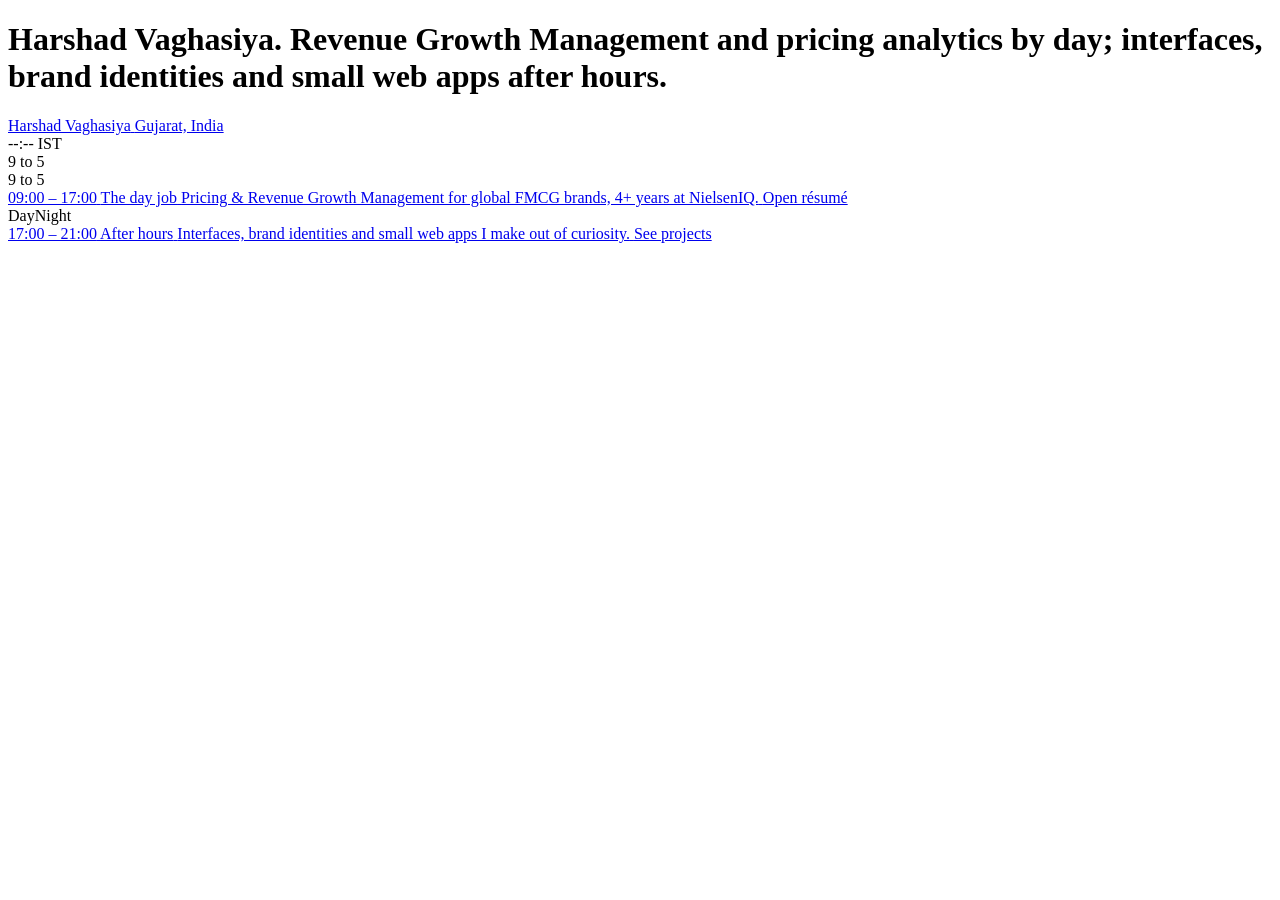
==== index.html @ 9d9f0817 "Add files via upload" ====
<!doctype html>
<html lang="en">
<head>
  <meta charset="utf-8">
  <meta name="viewport" content="width=device-width, initial-scale=1, viewport-fit=cover">
  <title>Harshad Vaghasiya</title>
  <meta name="description" content="Harshad Vaghasiya: Revenue Growth Management and pricing analytics by day. Interfaces, brand identities and small web apps after hours.">
  <meta name="theme-color" content="#ECE9E1">
  <meta property="og:title" content="Harshad Vaghasiya">
  <meta property="og:description" content="Pricing & Revenue Growth Management by day. Things I design and build after hours.">
  <meta property="og:image" content="https://harshad.online/assets/img/og.jpg">
  <meta property="og:url" content="https://harshad.online/">
  <meta name="twitter:card" content="summary_large_image">
  <link rel="icon" href="assets/img/favicon.svg" type="image/svg+xml">
  <link rel="preload" href="assets/fonts/gloock-latin-400-normal.woff2" as="font" type="font/woff2" crossorigin>
  <link rel="stylesheet" href="assets/css/base.css">
  <link rel="stylesheet" href="assets/css/landing.css">
</head>
<!--
  LANDING PAGE ("/")
  One idea: "9 to 5" and "5 to 9" use the same two digits.
  Move the pointer left or right and the sky turns from day to night,
  while the 9 and the 5 swap places. Each half leads to one side of the site.
  Behaviour: assets/js/landing.js · Styles: assets/css/landing.css
-->
<body class="landing day">
  <h1 class="sr-only">Harshad Vaghasiya. Revenue Growth Management and pricing analytics by day; interfaces, brand identities and small web apps after hours.</h1>

  <div class="sky" aria-hidden="true">
    <div class="glow"></div>
    <div class="sun"></div>
    <div class="moon"></div>
    <div class="water"><div class="sun-reflect"></div></div>
    <div class="horizon"></div>
  </div>

  <header class="lbar">
    <a class="who" href="./">
      <span class="name">Harshad Vaghasiya</span>
      <span class="mono sub">Gujarat, India</span>
    </a>
    <div class="clock mono" aria-label="Local time in India"><span class="pulse"></span><span id="ist">--:--</span> IST</div>
  </header>

  <main class="stage" aria-hidden="true">
    <div class="digits">
      <span class="dg a">9</span>
      <span class="to">to</span>
      <span class="dg b">5</span>
    </div>
    <div class="digits mirror">
      <span class="dg a">9</span>
      <span class="to">to</span>
      <span class="dg b">5</span>
    </div>
  </main>

  <nav class="doors" aria-label="Choose a side">
    <a class="door day-door" href="work/" data-go="day" data-side="0">
      <span class="mono when">09:00 – 17:00</span>
      <span class="title display">The day job</span>
      <span class="what">Pricing &amp; Revenue Growth Management for global FMCG brands, 4+ years at NielsenIQ.</span>
      <span class="go mono">Open résumé <i data-icon="arrow"></i></span>
    </a>
    <div class="hint mono" aria-hidden="true"><span>Day</span><i></i><span>Night</span></div>
    <a class="door night-door" href="after-hours/" data-go="night" data-side="1">
      <span class="mono when">17:00 – 21:00</span>
      <span class="title display">After hours</span>
      <span class="what">Interfaces, brand identities and small web apps I make out of curiosity.</span>
      <span class="go mono">See projects <i data-icon="arrow"></i></span>
    </a>
  </nav>

  <div class="grain" aria-hidden="true"></div>
  <script src="assets/js/core.js"></script>
  <script src="assets/js/landing.js"></script>
</body>
</html>
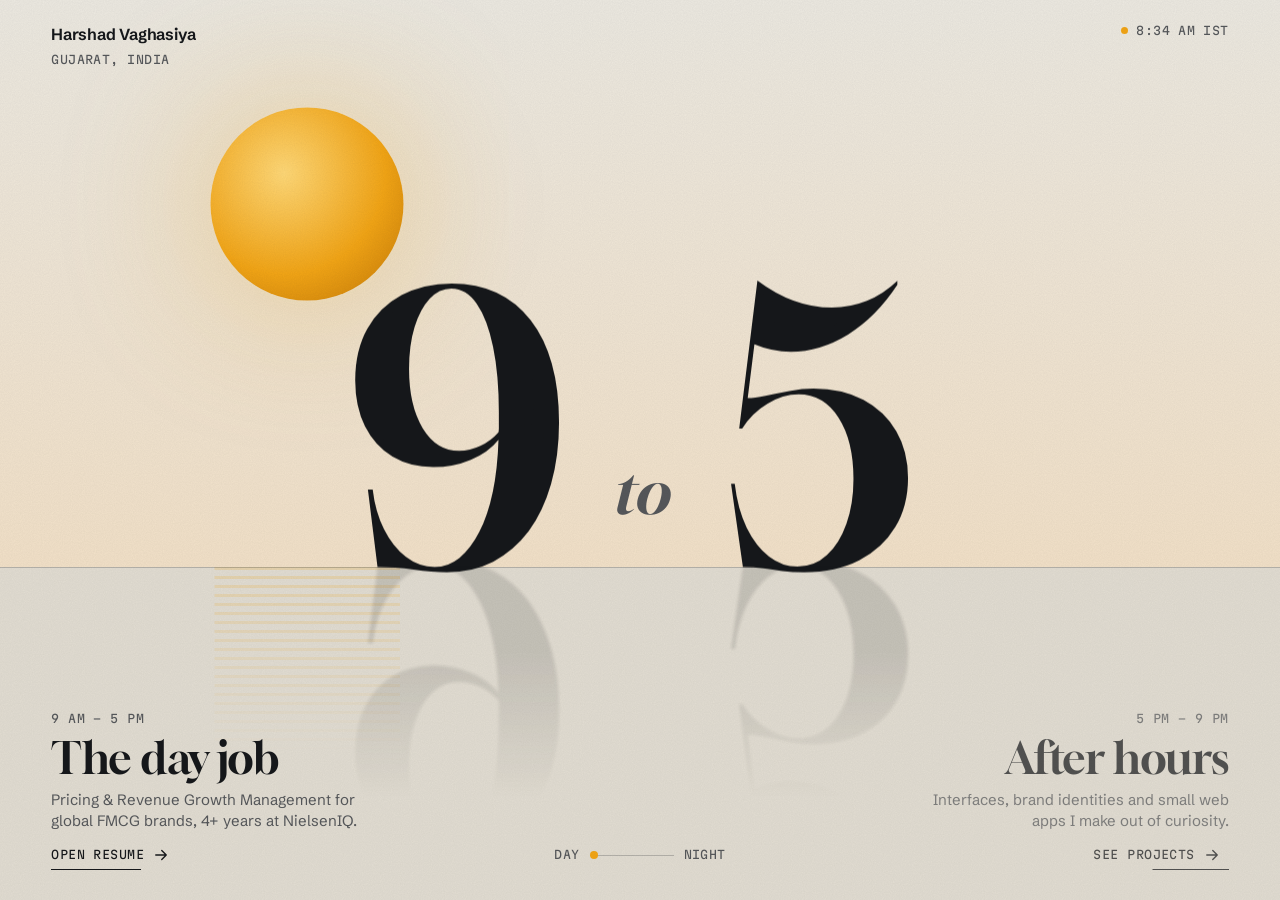
==== commit 02936163: "Site v2: courses, marigold accent, project fixes, Plotform and Sing Along videos - Resume: continued" ====
--- a/index.html
+++ b/index.html
@@ -57,14 +57,14 @@
 
   <nav class="doors" aria-label="Choose a side">
     <a class="door day-door" href="work/" data-go="day" data-side="0">
-      <span class="mono when">09:00 – 17:00</span>
+      <span class="mono when">9 AM – 5 PM</span>
       <span class="title display">The day job</span>
       <span class="what">Pricing &amp; Revenue Growth Management for global FMCG brands, 4+ years at NielsenIQ.</span>
-      <span class="go mono">Open résumé <i data-icon="arrow"></i></span>
+      <span class="go mono">Open Resume <i data-icon="arrow"></i></span>
     </a>
     <div class="hint mono" aria-hidden="true"><span>Day</span><i></i><span>Night</span></div>
     <a class="door night-door" href="after-hours/" data-go="night" data-side="1">
-      <span class="mono when">17:00 – 21:00</span>
+      <span class="mono when">5 PM – 9 PM</span>
       <span class="title display">After hours</span>
       <span class="what">Interfaces, brand identities and small web apps I make out of curiosity.</span>
       <span class="go mono">See projects <i data-icon="arrow"></i></span>
--- a/assets/css/base.css
+++ b/assets/css/base.css
@@ -0,0 +1,129 @@
+/* ==========================================================================
+   BASE — fonts, design tokens, reset, shared components.
+   Every page loads this file first. Page-specific styles live in:
+   landing.css (/), work.css (/work/), after.css (/after-hours/), project.css
+   ========================================================================== */
+
+/* ---------- Fonts (self-hosted, no third-party requests) ---------- */
+@font-face { font-family: "Gloock"; src: url("../fonts/gloock-latin-400-normal.woff2") format("woff2"); font-weight: 400; font-display: swap; }
+@font-face { font-family: "Gloock"; src: url("../fonts/gloock-latin-ext-400-normal.woff2") format("woff2"); font-weight: 400; font-display: swap; unicode-range: U+0100-024F, U+20A0-20C0, U+2113, U+2C60-2C7F, U+A720-A7FF; }
+@font-face { font-family: "Schibsted"; src: url("../fonts/schibsted-grotesk-latin-wght-normal.woff2") format("woff2"); font-weight: 400 900; font-display: swap; }
+@font-face { font-family: "Schibsted"; src: url("../fonts/schibsted-grotesk-latin-ext-wght-normal.woff2") format("woff2"); font-weight: 400 900; font-display: swap; unicode-range: U+0100-024F, U+20A0-20C0; }
+@font-face { font-family: "Schibsted"; src: url("../fonts/schibsted-grotesk-latin-wght-italic.woff2") format("woff2"); font-weight: 400 900; font-style: italic; font-display: swap; }
+@font-face { font-family: "Martian"; src: url("../fonts/martian-mono-latin-standard-normal.woff2") format("woff2"); font-weight: 100 800; font-stretch: 75% 112.5%; font-display: swap; }
+
+/* ---------- Tokens ----------
+   The whole site is one idea: the same sun at two times of day.
+   DAY  = the 9-to-5 Resume (bone paper, ink, a marigold noon sun)
+   NIGHT = the 5-to-9 projects (violet-black, pale ink, a lavender moon)
+   The marigold "sun" is the only colour both sides share. */
+:root {
+  --day-bg: #ECE9E1;
+  --day-paper: #F6F4EE;
+  --day-ink: #16181B;
+  --day-ink-2: #56585B;
+  --day-ink-3: #6A6B65;
+  --day-line: #D3CEC2;
+
+  --night-bg: #0D0C11;
+  --night-raise: #17151E;
+  --night-ink: #ECE8F1;
+  --night-ink-2: #A29CB0;
+  --night-ink-3: #827D93;
+  --night-line: #2A2733;
+  --moon: #C9C2FF;
+
+  --sun: #F2A516;      /* marigold: the genda flower and the noon sun over Gujarat */
+  --sun-ink: #8F5300;  /* the same hue, dark enough for text on the light side */
+  --sun-soft: #F7C766;
+
+  --f-display: "Gloock", "Iowan Old Style", Georgia, serif;
+  --f-text: "Schibsted", ui-sans-serif, system-ui, -apple-system, "Segoe UI", sans-serif;
+  --f-mono: "Martian", ui-monospace, "SF Mono", Menlo, Consolas, monospace;
+
+  --gutter: clamp(16px, 4vw, 56px);
+  --maxw: 1320px;
+  --ease-out: cubic-bezier(.16, 1, .3, 1);
+  --ease-io: cubic-bezier(.65, 0, .35, 1);
+  --r: 14px;
+}
+
+/* ---------- Reset ---------- */
+*, *::before, *::after { box-sizing: border-box; }
+html { -webkit-text-size-adjust: 100%; text-size-adjust: 100%; }
+body { margin: 0; font-family: var(--f-text); font-size: 17px; line-height: 1.55; -webkit-font-smoothing: antialiased; -moz-osx-font-smoothing: grayscale; text-rendering: optimizeLegibility; overflow-x: hidden; }
+img, video, svg { display: block; max-width: 100%; }
+a { color: inherit; text-decoration: none; }
+button { font: inherit; color: inherit; background: none; border: 0; padding: 0; cursor: pointer; }
+h1, h2, h3, h4, p, ul, ol, figure { margin: 0; }
+ul, ol { padding: 0; list-style: none; }
+::selection { background: var(--sun); color: #16181B; }
+:focus-visible { outline: 2px solid var(--sun); outline-offset: 3px; border-radius: 4px; }
+
+/* Themes — set on <body> */
+body.day { background: var(--day-bg); color: var(--day-ink); }
+body.night { background: var(--night-bg); color: var(--night-ink); color-scheme: dark; }
+
+/* ---------- Shared type helpers ---------- */
+.mono { font-family: var(--f-mono); font-size: 11.5px; letter-spacing: .04em; text-transform: uppercase; font-stretch: 100%; }
+.display { text-wrap: balance; font-family: var(--f-display); font-weight: 400; letter-spacing: -.01em; line-height: 1.02; }
+.wrap { width: 100%; max-width: var(--maxw); margin-inline: auto; padding-inline: var(--gutter); }
+.sr-only { position: absolute; width: 1px; height: 1px; overflow: hidden; clip: rect(0 0 0 0); white-space: nowrap; }
+
+/* ---------- Top bar (work + after-hours + project pages) ---------- */
+.topbar { position: fixed; inset: 0 0 auto 0; z-index: 50; display: flex; align-items: center; justify-content: space-between; gap: 16px; padding: 18px var(--gutter); pointer-events: none; }
+.topbar > * { pointer-events: auto; }
+.topbar .home { min-height: 44px; display: inline-flex; align-items: center; gap: 10px; font-weight: 600; font-size: 15px; letter-spacing: -.01em; }
+.topbar .home .dot { width: 10px; height: 10px; border-radius: 50%; background: var(--sun); box-shadow: 0 0 0 4px color-mix(in srgb, var(--sun) 22%, transparent); }
+.topbar .actions { display: flex; align-items: center; gap: 8px; }
+.topbar.scrolled { backdrop-filter: blur(14px) saturate(1.2); -webkit-backdrop-filter: blur(14px) saturate(1.2); }
+body.day .topbar.scrolled { background: color-mix(in srgb, var(--day-bg) 94%, transparent); box-shadow: 0 1px 0 var(--day-line); }
+body.night .topbar.scrolled { background: color-mix(in srgb, var(--night-bg) 92%, transparent); box-shadow: 0 1px 0 var(--night-line); }
+
+/* ---------- Buttons ---------- */
+.btn { display: inline-flex; align-items: center; gap: 9px; height: 40px; padding: 0 16px; border-radius: 999px; font-size: 14px; font-weight: 600; letter-spacing: -.005em; white-space: nowrap; transition: transform .35s var(--ease-out), background-color .25s, color .25s, border-color .25s; }
+.btn svg { width: 16px; height: 16px; flex: none; }
+.btn:active { transform: scale(.97); }
+body.day .btn.solid { background: var(--day-ink); color: var(--day-paper); }
+body.day .btn.solid:hover { background: #000; }
+body.day .btn.line { border: 1px solid var(--day-line); background: color-mix(in srgb, var(--day-paper) 60%, transparent); }
+body.day .btn.line:hover { border-color: var(--day-ink); }
+body.night .btn.solid { background: var(--night-ink); color: var(--night-bg); }
+body.night .btn.solid:hover { background: #fff; }
+body.night .btn.line { border: 1px solid var(--night-line); background: color-mix(in srgb, var(--night-raise) 60%, transparent); }
+body.night .btn.line:hover { border-color: var(--night-ink-2); }
+.btn.icon { width: 40px; padding: 0; justify-content: center; }
+.btn.big { height: 56px; padding: 0 26px; font-size: 16px; }
+.btn.big svg { width: 20px; height: 20px; }
+
+/* ---------- Reveal-on-scroll (driven by core.js) ---------- */
+.rv { opacity: 0; transform: translateY(28px); transition: opacity 1s var(--ease-out), transform 1.1s var(--ease-out); transition-delay: var(--d, 0s); }
+.rv.in { opacity: 1; transform: none; }
+/* Line-by-line masked text reveal: core.js wraps each line in .ln > span */
+.lines .ln { display: block; overflow: hidden; padding-bottom: .08em; margin-bottom: -.08em; }
+.lines .ln > span { display: inline-block; transform: translateY(105%); transition: transform 1.15s var(--ease-out); transition-delay: calc(var(--i, 0) * 85ms + var(--d, 0s)); }
+.lines.in .ln > span { transform: none; }
+
+/* ---------- Page transitions ----------
+   Same-theme navigation (e.g. grid → project) cross-fades natively where supported.
+   Switching sides uses the circular "veil" below (driven by core.js). */
+@view-transition { navigation: auto; }
+::view-transition-old(root), ::view-transition-new(root) { animation-duration: .45s; }
+
+.veil { position: fixed; inset: 0; z-index: 200; pointer-events: none; clip-path: circle(0 at var(--vx, 50%) var(--vy, 50%)); transition: clip-path .75s var(--ease-io); }
+.veil.go { clip-path: circle(150vmax at var(--vx, 50%) var(--vy, 50%)); }
+.veil.day { background: var(--day-bg); }
+.veil.night { background: var(--night-bg); }
+body.entering main, body.entering .topbar { animation: enter .9s var(--ease-out) both; }
+@keyframes enter { from { opacity: 0; transform: translateY(14px); } }
+
+/* Grain — a very light film texture so flat colour never looks "default" */
+.grain { position: fixed; inset: -50%; z-index: 100; pointer-events: none; opacity: .055; background-image: url("data:image/svg+xml;utf8,<svg xmlns='http://www.w3.org/2000/svg' width='180' height='180'><filter id='n'><feTurbulence type='fractalNoise' baseFrequency='.9' numOctaves='2' stitchTiles='stitch'/><feColorMatrix values='0 0 0 0 0  0 0 0 0 0  0 0 0 0 0  0 0 0 .9 0'/></filter><rect width='100%' height='100%' filter='url(%23n)'/></svg>"); }  /* static on purpose: a moving grain reads as flicker over video */
+body.night .grain { opacity: .07; mix-blend-mode: screen; filter: invert(1); }
+@keyframes grain { 0%{transform:translate(0,0)} 20%{transform:translate(-3%,2%)} 40%{transform:translate(2%,-4%)} 60%{transform:translate(-4%,-1%)} 80%{transform:translate(3%,3%)} 100%{transform:translate(0,0)} }
+
+@media (prefers-reduced-motion: reduce) {
+  *, *::before, *::after { animation-duration: .001s !important; animation-iteration-count: 1 !important; transition-duration: .001s !important; transition-delay: 0s !important; }
+  .rv, .lines .ln > span { opacity: 1 !important; transform: none !important; }
+  .grain { display: none; }
+}
--- a/assets/css/landing.css
+++ b/assets/css/landing.css
@@ -0,0 +1,79 @@
+/* ==========================================================================
+   LANDING ("/") — day/night sky with swapping digits.
+   Colours are CSS variables written every frame by landing.js:
+   --top, --hz (sky gradient), --ink, --ink2, --line, --water, --t (0 day → 1 night)
+   ========================================================================== */
+body.landing {
+  --top: var(--day-bg); --hz: #F1E2CC; --ink: var(--day-ink); --ink2: var(--day-ink-2); --line: rgba(22,24,27,.22); --water: #E2DDD2;
+  --hzY: 63svh; --ds: min(46svh, 29vw);
+  height: 100svh; min-height: 560px; overflow: hidden; touch-action: none; overscroll-behavior: none; color: var(--ink); background: var(--top);
+}
+
+/* ---------- Sky ---------- */
+.sky { position: fixed; inset: 0; background: linear-gradient(180deg, var(--top) 0%, var(--hz) var(--hzY), var(--water) var(--hzY), var(--water) 100%); }
+.sky .glow { position: absolute; left: 0; right: 0; top: calc(var(--hzY) - 40svh); height: 40svh; background: radial-gradient(60% 100% at var(--sx, 30%) 100%, color-mix(in srgb, var(--sun) calc(var(--glow, 0) * 60%), transparent), transparent 70%); pointer-events: none; }
+.sky .sun { position: absolute; width: calc(var(--ds) * .52); aspect-ratio: 1; border-radius: 50%; background: radial-gradient(circle at 38% 34%, #FFD877, var(--sun) 58%, #C27606 100%); left: var(--sx, 30%); top: var(--sy, 20svh); translate: -50% -50%; box-shadow: 0 0 calc(var(--ds) * .4) color-mix(in srgb, var(--sun) 35%, transparent); }
+.sky .moon { position: absolute; width: calc(var(--ds) * .22); aspect-ratio: 1; border-radius: 50%; left: var(--mx, 84%); top: var(--my, 70svh); translate: -50% -50%; opacity: var(--mo, 0); background: var(--moon); -webkit-mask: radial-gradient(circle at 68% 34%, transparent 46%, #000 47%); mask: radial-gradient(circle at 68% 34%, transparent 46%, #000 47%); filter: drop-shadow(0 0 22px rgba(201,194,255,.45)); }
+.sky .water { position: absolute; left: 0; right: 0; top: var(--hzY); bottom: 0; overflow: hidden; background: var(--water); }
+.sky .sun-reflect { position: absolute; left: var(--sx, 30%); top: 0; width: calc(var(--ds) * .5); height: 70%; translate: -50% 0; background: repeating-linear-gradient(180deg, color-mix(in srgb, var(--sun) 70%, transparent) 0 3px, transparent 3px 9px); -webkit-mask: linear-gradient(180deg, #000, transparent 80%); mask: linear-gradient(180deg, #000, transparent 80%); opacity: var(--ro, .35); filter: blur(.6px); }
+.sky .horizon { position: absolute; left: 0; right: 0; top: var(--hzY); height: 1px; background: var(--line); transform-origin: 50% 50%; animation: draw 1.6s .2s var(--ease-io) both; }
+@keyframes draw { from { transform: scaleX(0); } }
+
+/* ---------- Top bar ---------- */
+.lbar { position: fixed; z-index: 5; top: 0; left: 0; right: 0; display: flex; justify-content: space-between; align-items: flex-start; padding: 22px var(--gutter); }
+.who { display: flex; flex-direction: column; gap: 4px; }
+.who .name { font-weight: 650; font-size: 16px; letter-spacing: -.015em; }
+.who .sub, .clock { color: var(--ink2); }
+.clock { display: inline-flex; align-items: center; gap: 8px; }
+.clock .pulse { width: 7px; height: 7px; border-radius: 50%; background: var(--sun); animation: pulse 2s infinite; }
+@keyframes pulse { 50% { opacity: .25; } }
+
+/* ---------- Digits ---------- */
+.stage { position: fixed; inset: 0; z-index: 2; pointer-events: none; }
+.digits { position: absolute; left: 50%; bottom: calc(100svh - var(--hzY)); translate: -50% 0; display: flex; align-items: baseline; font-family: var(--f-display); font-size: var(--ds); line-height: .74; color: var(--ink); white-space: nowrap; }
+.digits .dg { display: inline-block; width: .66em; text-align: center; will-change: transform; }
+.digits .to { font-size: .16em; font-style: italic; margin: 0 .5em; translate: 0 -.9em; letter-spacing: .02em; color: var(--ink2); }
+.digits.mirror { bottom: auto; top: var(--hzY); align-items: flex-start; transform: scaleY(-1); transform-origin: 50% 50%; opacity: .13; z-index: 1; filter: blur(1.5px); -webkit-mask: linear-gradient(0deg, #000 30%, transparent 85%); mask: linear-gradient(0deg, #000 30%, transparent 85%); }
+.digits.mirror .to { visibility: hidden; }
+.digits .dg, .digits .to { animation: rise 1.4s var(--ease-out) both; }
+.digits .to { animation-delay: .25s; }
+.digits .dg.b { animation-delay: .12s; }
+@keyframes rise { from { opacity: 0; translate: 0 .4em; } }
+
+/* ---------- Doors (the two choices) ---------- */
+.doors { position: fixed; z-index: 4; left: 0; right: 0; bottom: 0; display: grid; grid-template-columns: 1fr auto 1fr; align-items: end; gap: 24px; padding: 0 var(--gutter) max(26px, env(safe-area-inset-bottom)); }
+.door { touch-action: manipulation; display: grid; gap: 8px; max-width: 360px; padding: 18px 0 4px; color: var(--ink); transition: opacity .5s var(--ease-out), transform .6s var(--ease-out); animation: rise .9s .55s var(--ease-out) both; }
+.door.night-door { justify-self: end; text-align: right; animation-delay: .65s; }
+.door .when { color: var(--ink2); }
+.door .title { font-size: clamp(30px, 3.4vw, 46px); }
+.door .what { font-size: 15px; line-height: 1.45; color: var(--ink2); max-width: 34ch; }
+.door.night-door .what { margin-left: auto; }
+.door .go { display: inline-flex; align-items: center; gap: 8px; margin-top: 6px; color: var(--ink); }
+.door.night-door .go { justify-content: flex-end; }
+.door .go i { display: inline-block; width: 18px; height: 18px; transition: transform .5s var(--ease-out); }
+.door .go::after { content: ""; }
+.door:hover .go i { transform: translateX(6px); }
+.door .go { position: relative; padding-bottom: 6px; }
+.door .go::before { content: ""; position: absolute; left: 0; right: 0; bottom: 0; height: 1px; background: currentColor; transform: scaleX(.25); transform-origin: left; transition: transform .6s var(--ease-out); }
+.door.night-door .go::before { transform-origin: right; }
+.door:hover .go::before, .door:focus-visible .go::before { transform: scaleX(1); }
+body.landing[data-side="0"] .night-door, body.landing[data-side="1"] .day-door { opacity: .7; }
+
+.hint { display: flex; align-items: center; gap: 10px; color: var(--ink2); padding-bottom: 10px; animation: rise .9s .8s var(--ease-out) both; }
+.hint i { position: relative; width: 84px; height: 1px; background: var(--line); }
+.hint i::after { content: ""; position: absolute; top: -4px; left: calc(var(--t, 0) * 76px); width: 8px; height: 8px; border-radius: 50%; background: var(--sun); }
+
+/* ---------- Small screens ---------- */
+@media (max-width: 760px) {
+  body.landing { --hzY: 46svh; --ds: min(52vw, 30svh); }
+  .doors { grid-template-columns: 1fr; gap: 0; padding-bottom: max(18px, env(safe-area-inset-bottom)); }
+  .hint { display: none; }
+  .sky .sun-reflect { height: 32%; }
+  .door, .door.night-door { justify-self: stretch; text-align: left; max-width: none; padding: 16px 0; border-top: 1px solid var(--line); grid-template-columns: 1fr auto; grid-template-areas: "when go" "title go" "what what"; gap: 4px 12px; }
+  .door .when { grid-area: when; } .door .title { grid-area: title; font-size: 30px; } .door .what { grid-area: what; font-size: 14px; margin: 0 !important; }
+  .door .go, .door.night-door .go { grid-area: go; align-self: center; font-size: 0; padding: 0; }
+  .door .go::before { display: none; }
+  .door .go i { width: 26px; height: 26px; }
+  body.landing[data-side] .door { opacity: 1; }
+}
+@media (max-height: 560px) and (min-width: 761px) { .door .what { display: none; } }
